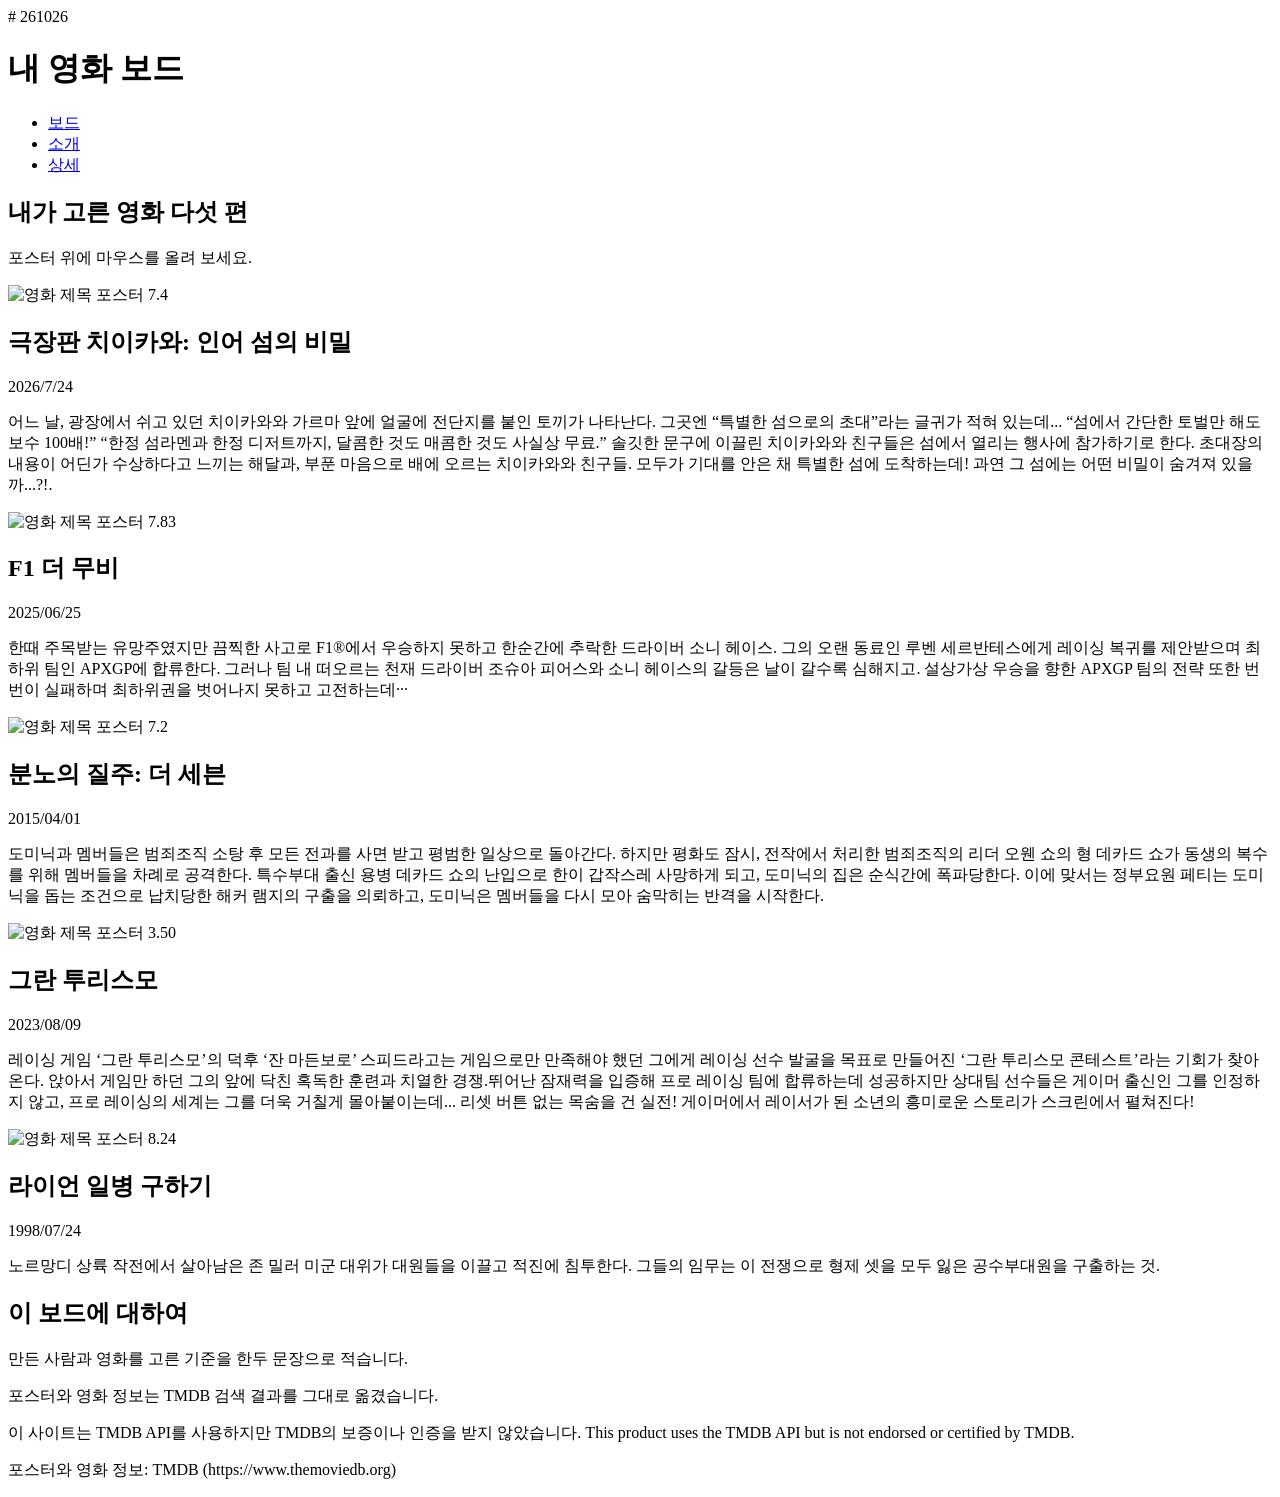
==== index.html @ c0236258 "Create index.html" ====
# 261026
<!DOCTYPE html>
<html lang="ko">

<head>
    <meta charset="UTF-8">
    <meta name="viewport" content="width=device-width, initial-scale=1.0">
    <title>채민성 :: 내 영화 보드</title>
    <link rel="preconnect" href="https://fonts.googleapis.com">
    <link rel="preconnect" href="https://fonts.gstatic.com" crossorigin>
    <link
        href="https://fonts.googleapis.com/css2?family=Diphylleia&family=Gowun+Dodum&family=Noto+Sans+KR:wght@100..900&display=swap"
        rel="stylesheet">
    <link rel="stylesheet" href="style.css">
</head>

<body>
    <header class="top">
        <h1>내 영화 보드</h1>
        <nav>
            <ul>
                <li><a href="#board">보드</a></li>
                <li><a href="#about">소개</a></li>
                <li><a href="detail.html">상세</a></li>
            </ul>
        </nav>
    </header>
    <section class="hero">
        <h2>내가 고른 영화 다섯 편</h2>
        <p>포스터 위에 마우스를 올려 보세요.</p>
    </section>

    <main>
        <section class="board" id="board">
            <article class="card">
                <img class="poster" src="https://image.tmdb.org/t/p/w342/5TMyytCI5Pfc9c1eNsljiCdiB05.jpg" alt="영화 제목 포스터">
                <span class="badge">7.4</span>
                <div class="info">
                    <h2>극장판 치이카와: 인어 섬의 비밀</h2>
                    <p class="year">2026/7/24</p>
                    <p class="overview">어느 날, 광장에서 쉬고 있던 치이카와와 가르마 앞에 얼굴에 전단지를 붙인 토끼가 나타난다. 그곳엔 “특별한 섬으로의 초대”라는 글귀가 적혀 있는데... “섬에서 간단한 토벌만 해도 보수 100배!” “한정 섬라멘과 한정 디저트까지, 달콤한 것도 매콤한 것도 사실상 무료.” 솔깃한 문구에 이끌린 치이카와와 친구들은 섬에서 열리는 행사에 참가하기로 한다. 초대장의 내용이 어딘가 수상하다고 느끼는 해달과, 부푼 마음으로 배에 오르는 치이카와와 친구들. 모두가 기대를 안은 채 특별한 섬에 도착하는데! 과연 그 섬에는 어떤 비밀이 숨겨져 있을까...?!.</p>
                </div>
            </article>
            <article class="card">
                <img class="poster" src="https://image.tmdb.org/t/p/w342/bvVoP1t2gNvmE9ccSrqR1zcGHGM.jpg" alt="영화 제목 포스터">
                <span class="badge">7.83</span>
                <div class="info">
                    <h2>F1 더 무비</h2>
                    <p class="year">2025/06/25</p>
                    <p class="overview">한때 주목받는 유망주였지만 끔찍한 사고로 F1®에서 우승하지 못하고 한순간에 추락한 드라이버 소니 헤이스. 그의 오랜 동료인 루벤 세르반테스에게 레이싱 복귀를 제안받으며 최하위 팀인 APXGP에 합류한다.  그러나 팀 내 떠오르는 천재 드라이버 조슈아 피어스와 소니 헤이스의 갈등은 날이 갈수록 심해지고. 설상가상 우승을 향한 APXGP 팀의 전략 또한 번번이 실패하며 최하위권을 벗어나지 못하고 고전하는데···</p>
                </div>
            </article>
            <article class="card">
                <img class="poster" src="https://image.tmdb.org/t/p/w342/ehzI1mVcnHqB58NqPyQwpMqcVoz.jpg" alt="영화 제목 포스터">
                <span class="badge">7.2</span>
                <div class="info">
                    <h2>분노의 질주: 더 세븐</h2>
                    <p class="year">2015/04/01</p>
                    <p class="overview">도미닉과 멤버들은 범죄조직 소탕 후 모든 전과를 사면 받고 평범한 일상으로 돌아간다. 하지만 평화도 잠시, 전작에서 처리한 범죄조직의 리더 오웬 쇼의 형 데카드 쇼가 동생의 복수를 위해 멤버들을 차례로 공격한다. 특수부대 출신 용병 데카드 쇼의 난입으로 한이 갑작스레 사망하게 되고, 도미닉의 집은 순식간에 폭파당한다. 이에 맞서는 정부요원 페티는 도미닉을 돕는 조건으로 납치당한 해커 램지의 구출을 의뢰하고, 도미닉은 멤버들을 다시 모아 숨막히는 반격을 시작한다.</p>
                </div>
            </article>
            <article class="card">
                <img class="poster" src="https://image.tmdb.org/t/p/w342/mewjjhpju5JT1wDFJDMdctWcCqd.jpg" alt="영화 제목 포스터">
                <span class="badge">3.50</span>
                <div class="info">
                    <h2>그란 투리스모</h2>
                    <p class="year">2023/08/09</p>
                    <p class="overview">레이싱 게임 ‘그란 투리스모’의 덕후 ‘잔 마든보로’ 스피드라고는 게임으로만 만족해야 했던 그에게 레이싱 선수 발굴을 목표로 만들어진 ‘그란 투리스모 콘테스트’라는 기회가 찾아온다. 앉아서 게임만 하던 그의 앞에 닥친 혹독한 훈련과 치열한 경쟁.뛰어난 잠재력을 입증해 프로 레이싱 팀에 합류하는데 성공하지만 상대팀 선수들은 게이머 출신인 그를 인정하지 않고, 프로 레이싱의 세계는 그를 더욱 거칠게 몰아붙이는데...  리셋 버튼 없는 목숨을 건 실전! 게이머에서 레이서가 된 소년의 흥미로운 스토리가 스크린에서 펼쳐진다!</p>
                </div>
            </article>
            <article class="card">
                <img class="poster" src="https://image.tmdb.org/t/p/w342/9W0XUvNtoJMG6kI4F4Y2mbsS2kt.jpg" alt="영화 제목 포스터">
                <span class="badge">8.24</span>
                <div class="info">
                    <h2>라이언 일병 구하기</h2>
                    <p class="year">1998/07/24</p>
                    <p class="overview">노르망디 상륙 작전에서 살아남은 존 밀러 미군 대위가 대원들을 이끌고 적진에 침투한다. 그들의 임무는 이 전쟁으로 형제 셋을 모두 잃은 공수부대원을 구출하는 것.</p>
                </div>
            </article>
        </section>


        <section id="about">
            <h2>이 보드에 대하여</h2>
            <p>만든 사람과 영화를 고른 기준을 한두 문장으로 적습니다.</p>
            <p>포스터와 영화 정보는 TMDB 검색 결과를 그대로 옮겼습니다.</p>
        </section>
    </main>


    <footer>
        <p>이 사이트는 TMDB API를 사용하지만 TMDB의 보증이나 인증을 받지 않았습니다.
            This product uses the TMDB API but is not endorsed or certified by TMDB.</p>
        <p>포스터와 영화 정보: TMDB (https://www.themoviedb.org)</p>
    </footer>
</body>

</html>
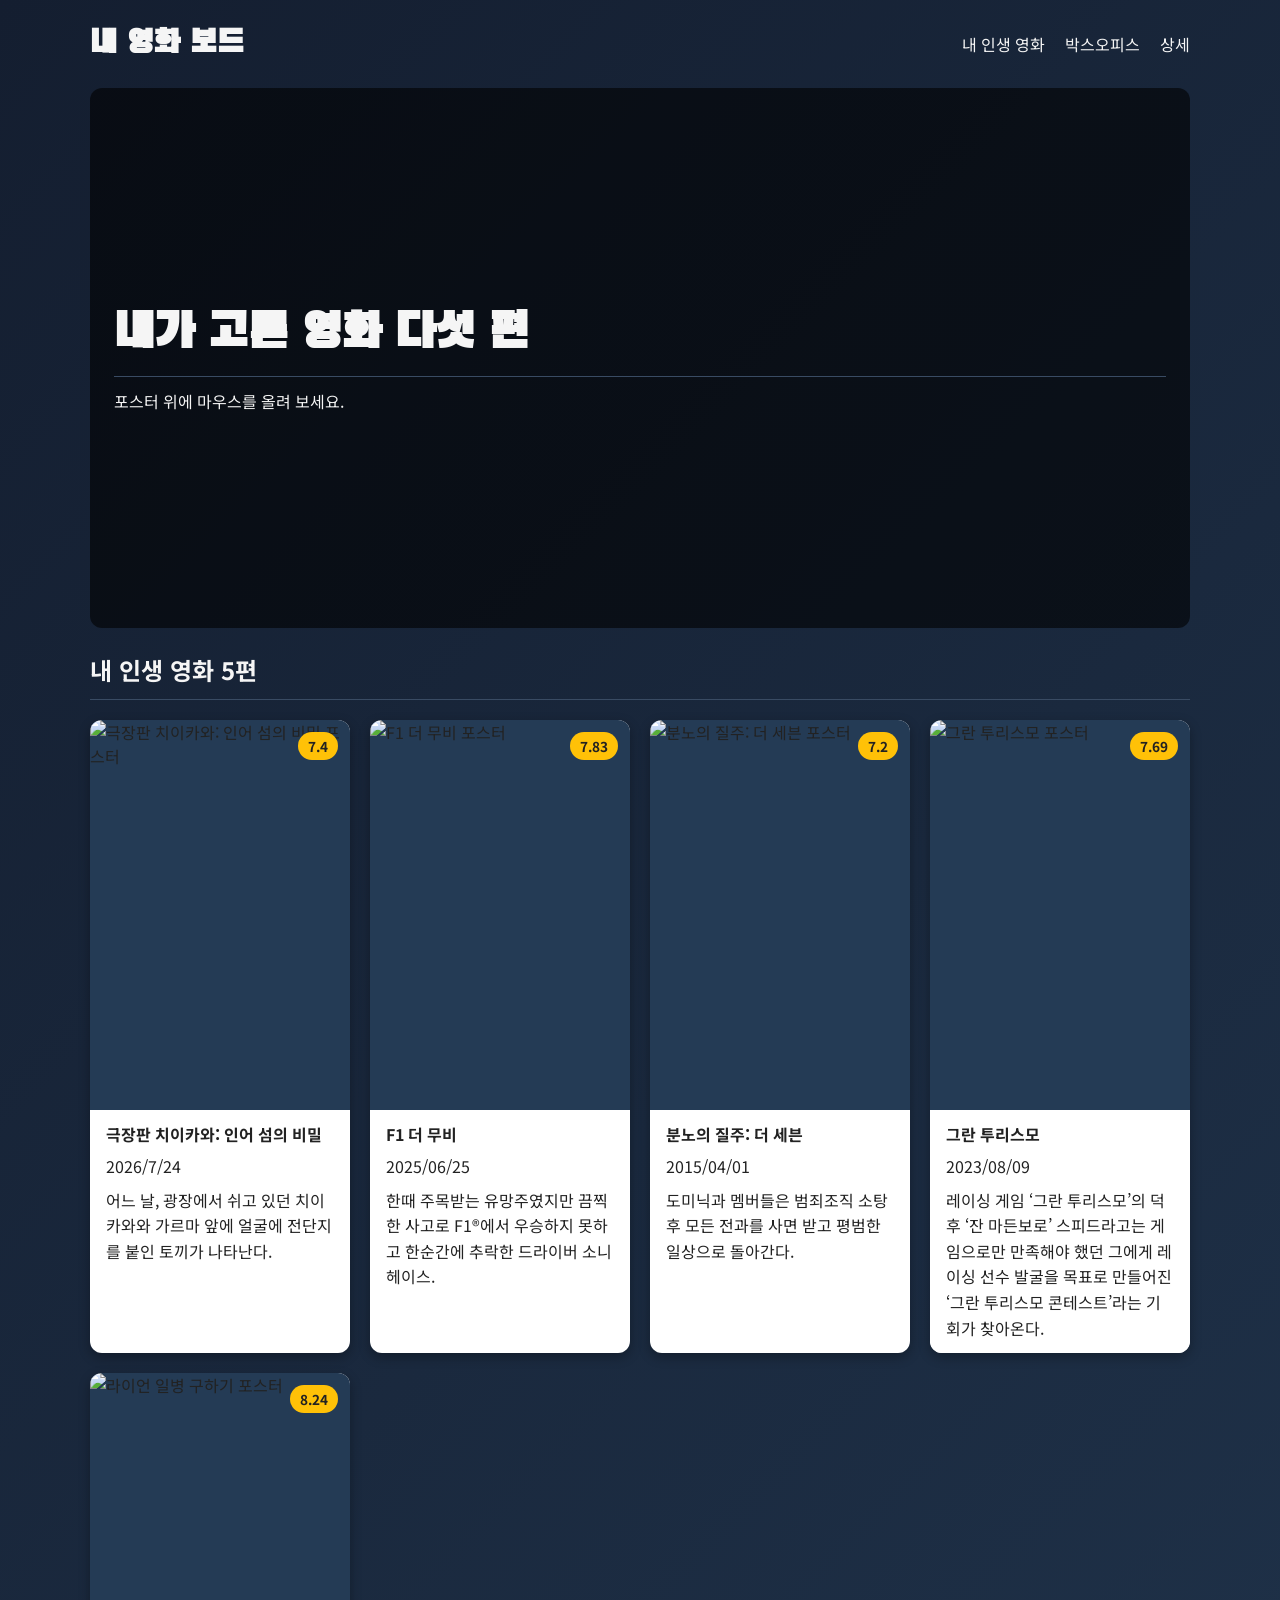
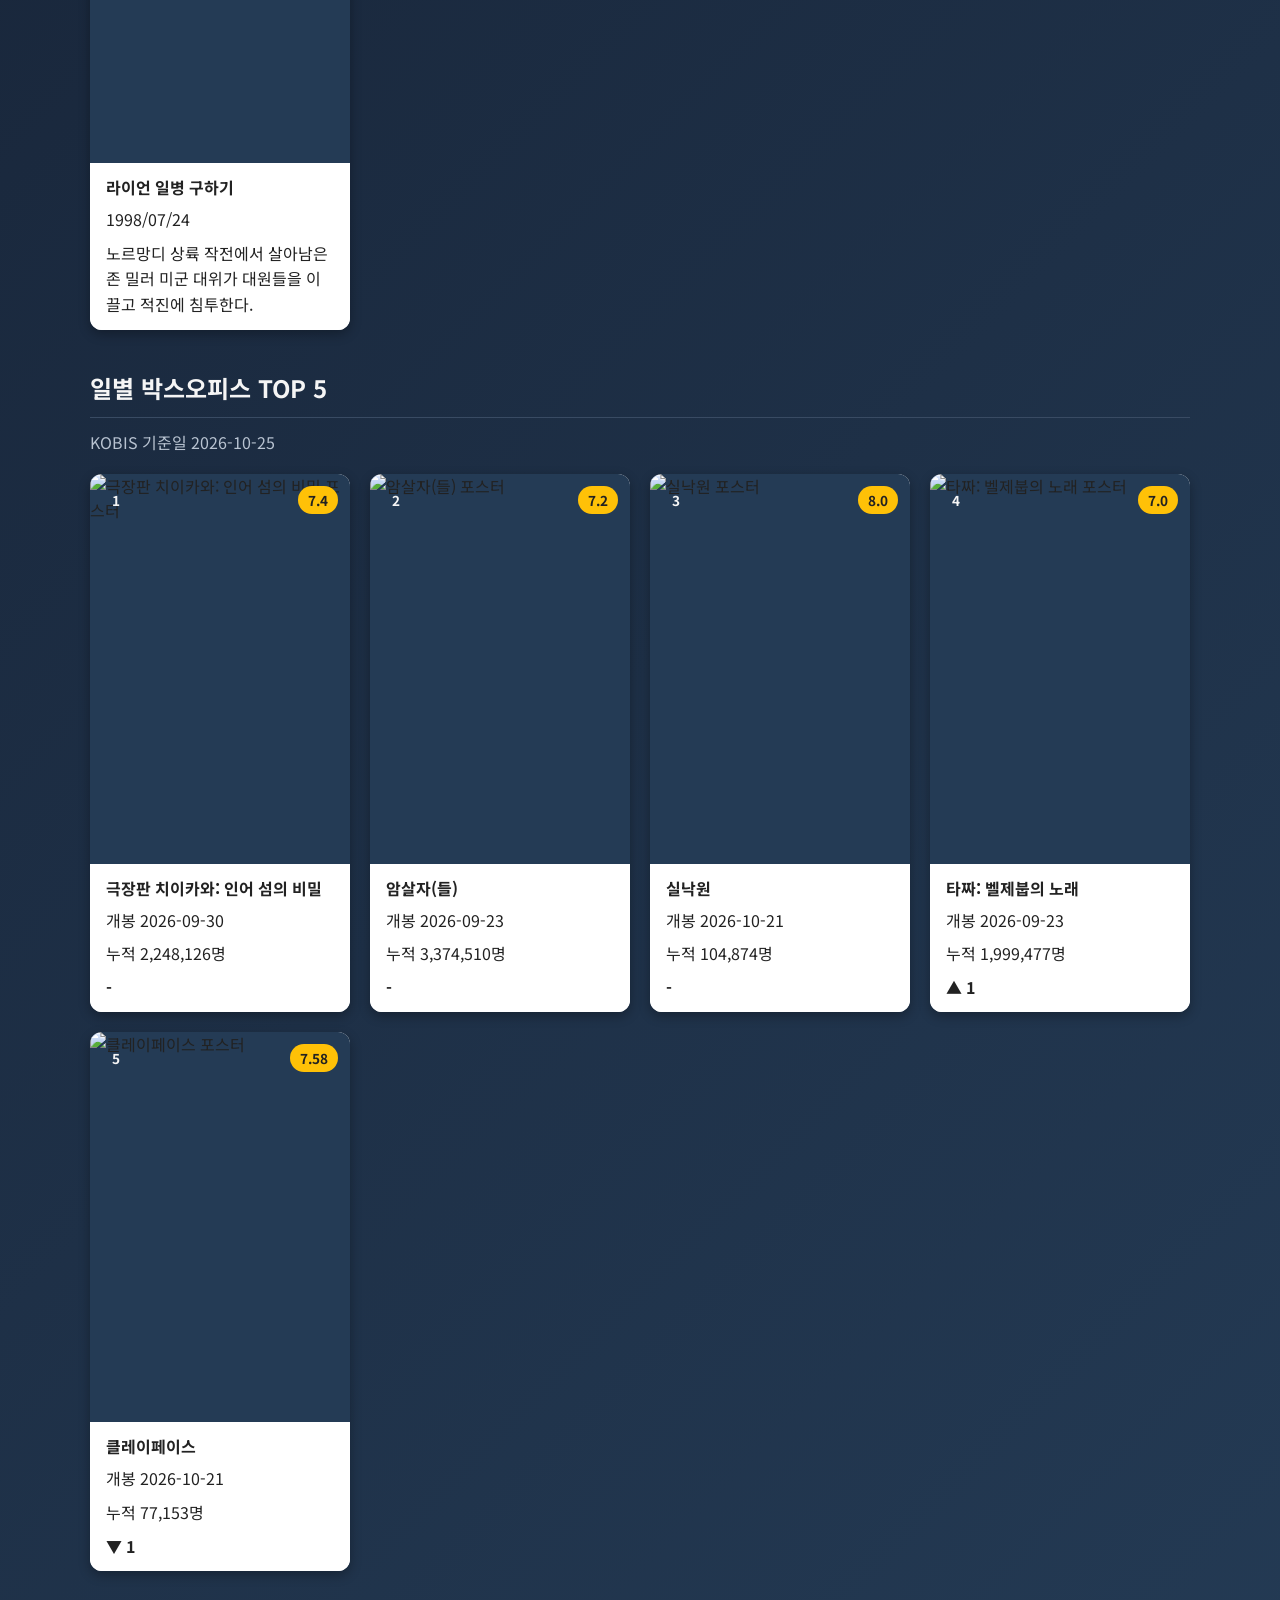
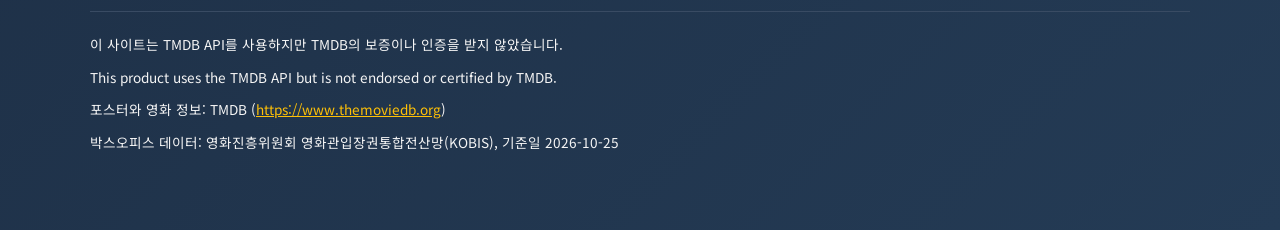
==== commit f6dd034e: "zjalt" ====
--- a/index.html
+++ b/index.html
@@ -1,16 +1,14 @@
-# 261026
+
 <!DOCTYPE html>
 <html lang="ko">
-
 <head>
     <meta charset="UTF-8">
     <meta name="viewport" content="width=device-width, initial-scale=1.0">
     <title>채민성 :: 내 영화 보드</title>
+
     <link rel="preconnect" href="https://fonts.googleapis.com">
     <link rel="preconnect" href="https://fonts.gstatic.com" crossorigin>
-    <link
-        href="https://fonts.googleapis.com/css2?family=Diphylleia&family=Gowun+Dodum&family=Noto+Sans+KR:wght@100..900&display=swap"
-        rel="stylesheet">
+    <link href="https://fonts.googleapis.com/css2?family=Black+Han+Sans&family=Noto+Sans+KR:wght@400;500;700&display=swap" rel="stylesheet">
     <link rel="stylesheet" href="style.css">
 </head>
 
@@ -19,80 +17,150 @@
         <h1>내 영화 보드</h1>
         <nav>
             <ul>
-                <li><a href="#board">보드</a></li>
-                <li><a href="#about">소개</a></li>
+                <li><a href="#mine">내 인생 영화</a></li>
+                <li><a href="#boxoffice">박스오피스</a></li>
                 <li><a href="detail.html">상세</a></li>
             </ul>
         </nav>
     </header>
+
     <section class="hero">
         <h2>내가 고른 영화 다섯 편</h2>
         <p>포스터 위에 마우스를 올려 보세요.</p>
     </section>
 
     <main>
-        <section class="board" id="board">
-            <article class="card">
-                <img class="poster" src="https://image.tmdb.org/t/p/w342/5TMyytCI5Pfc9c1eNsljiCdiB05.jpg" alt="영화 제목 포스터">
-                <span class="badge">7.4</span>
-                <div class="info">
-                    <h2>극장판 치이카와: 인어 섬의 비밀</h2>
-                    <p class="year">2026/7/24</p>
-                    <p class="overview">어느 날, 광장에서 쉬고 있던 치이카와와 가르마 앞에 얼굴에 전단지를 붙인 토끼가 나타난다. 그곳엔 “특별한 섬으로의 초대”라는 글귀가 적혀 있는데... “섬에서 간단한 토벌만 해도 보수 100배!” “한정 섬라멘과 한정 디저트까지, 달콤한 것도 매콤한 것도 사실상 무료.” 솔깃한 문구에 이끌린 치이카와와 친구들은 섬에서 열리는 행사에 참가하기로 한다. 초대장의 내용이 어딘가 수상하다고 느끼는 해달과, 부푼 마음으로 배에 오르는 치이카와와 친구들. 모두가 기대를 안은 채 특별한 섬에 도착하는데! 과연 그 섬에는 어떤 비밀이 숨겨져 있을까...?!.</p>
-                </div>
-            </article>
-            <article class="card">
-                <img class="poster" src="https://image.tmdb.org/t/p/w342/bvVoP1t2gNvmE9ccSrqR1zcGHGM.jpg" alt="영화 제목 포스터">
-                <span class="badge">7.83</span>
-                <div class="info">
-                    <h2>F1 더 무비</h2>
-                    <p class="year">2025/06/25</p>
-                    <p class="overview">한때 주목받는 유망주였지만 끔찍한 사고로 F1®에서 우승하지 못하고 한순간에 추락한 드라이버 소니 헤이스. 그의 오랜 동료인 루벤 세르반테스에게 레이싱 복귀를 제안받으며 최하위 팀인 APXGP에 합류한다.  그러나 팀 내 떠오르는 천재 드라이버 조슈아 피어스와 소니 헤이스의 갈등은 날이 갈수록 심해지고. 설상가상 우승을 향한 APXGP 팀의 전략 또한 번번이 실패하며 최하위권을 벗어나지 못하고 고전하는데···</p>
-                </div>
-            </article>
-            <article class="card">
-                <img class="poster" src="https://image.tmdb.org/t/p/w342/ehzI1mVcnHqB58NqPyQwpMqcVoz.jpg" alt="영화 제목 포스터">
-                <span class="badge">7.2</span>
-                <div class="info">
-                    <h2>분노의 질주: 더 세븐</h2>
-                    <p class="year">2015/04/01</p>
-                    <p class="overview">도미닉과 멤버들은 범죄조직 소탕 후 모든 전과를 사면 받고 평범한 일상으로 돌아간다. 하지만 평화도 잠시, 전작에서 처리한 범죄조직의 리더 오웬 쇼의 형 데카드 쇼가 동생의 복수를 위해 멤버들을 차례로 공격한다. 특수부대 출신 용병 데카드 쇼의 난입으로 한이 갑작스레 사망하게 되고, 도미닉의 집은 순식간에 폭파당한다. 이에 맞서는 정부요원 페티는 도미닉을 돕는 조건으로 납치당한 해커 램지의 구출을 의뢰하고, 도미닉은 멤버들을 다시 모아 숨막히는 반격을 시작한다.</p>
-                </div>
-            </article>
-            <article class="card">
-                <img class="poster" src="https://image.tmdb.org/t/p/w342/mewjjhpju5JT1wDFJDMdctWcCqd.jpg" alt="영화 제목 포스터">
-                <span class="badge">3.50</span>
-                <div class="info">
-                    <h2>그란 투리스모</h2>
-                    <p class="year">2023/08/09</p>
-                    <p class="overview">레이싱 게임 ‘그란 투리스모’의 덕후 ‘잔 마든보로’ 스피드라고는 게임으로만 만족해야 했던 그에게 레이싱 선수 발굴을 목표로 만들어진 ‘그란 투리스모 콘테스트’라는 기회가 찾아온다. 앉아서 게임만 하던 그의 앞에 닥친 혹독한 훈련과 치열한 경쟁.뛰어난 잠재력을 입증해 프로 레이싱 팀에 합류하는데 성공하지만 상대팀 선수들은 게이머 출신인 그를 인정하지 않고, 프로 레이싱의 세계는 그를 더욱 거칠게 몰아붙이는데...  리셋 버튼 없는 목숨을 건 실전! 게이머에서 레이서가 된 소년의 흥미로운 스토리가 스크린에서 펼쳐진다!</p>
-                </div>
-            </article>
-            <article class="card">
-                <img class="poster" src="https://image.tmdb.org/t/p/w342/9W0XUvNtoJMG6kI4F4Y2mbsS2kt.jpg" alt="영화 제목 포스터">
-                <span class="badge">8.24</span>
-                <div class="info">
-                    <h2>라이언 일병 구하기</h2>
-                    <p class="year">1998/07/24</p>
-                    <p class="overview">노르망디 상륙 작전에서 살아남은 존 밀러 미군 대위가 대원들을 이끌고 적진에 침투한다. 그들의 임무는 이 전쟁으로 형제 셋을 모두 잃은 공수부대원을 구출하는 것.</p>
-                </div>
-            </article>
+        <!-- 내 인생 영화 5편 -->
+        <section id="mine">
+            <h2>내 인생 영화 5편</h2>
+
+            <div class="board">
+                <article class="card">
+                    <img class="poster" src="https://image.tmdb.org/t/p/w342/5TMyytCI5Pfc9c1eNsljiCdiB05.jpg" alt="극장판 치이카와: 인어 섬의 비밀 포스터">
+                    <span class="badge">7.4</span>
+                    <div class="info">
+                        <h3>극장판 치이카와: 인어 섬의 비밀</h3>
+                        <p class="year">2026/7/24</p>
+                        <p class="overview">어느 날, 광장에서 쉬고 있던 치이카와와 가르마 앞에 얼굴에 전단지를 붙인 토끼가 나타난다.</p>
+                    </div>
+                </article>
+
+                <article class="card">
+                    <img class="poster" src="https://image.tmdb.org/t/p/w342/bvVoP1t2gNvmE9ccSrqR1zcGHGM.jpg" alt="F1 더 무비 포스터">
+                    <span class="badge">7.83</span>
+                    <div class="info">
+                        <h3>F1 더 무비</h3>
+                        <p class="year">2025/06/25</p>
+                        <p class="overview">한때 주목받는 유망주였지만 끔찍한 사고로 F1®에서 우승하지 못하고 한순간에 추락한 드라이버 소니 헤이스.</p>
+                    </div>
+                </article>
+
+                <article class="card">
+                    <img class="poster" src="https://image.tmdb.org/t/p/w342/ehzI1mVcnHqB58NqPyQwpMqcVoz.jpg" alt="분노의 질주: 더 세븐 포스터">
+                    <span class="badge">7.2</span>
+                    <div class="info">
+                        <h3>분노의 질주: 더 세븐</h3>
+                        <p class="year">2015/04/01</p>
+                        <p class="overview">도미닉과 멤버들은 범죄조직 소탕 후 모든 전과를 사면 받고 평범한 일상으로 돌아간다.</p>
+                    </div>
+                </article>
+
+                <article class="card">
+                    <img class="poster" src="https://image.tmdb.org/t/p/w342/mewjjhpju5JT1wDFJDMdctWcCqd.jpg" alt="그란 투리스모 포스터">
+                    <span class="badge">7.69</span>
+                    <div class="info">
+                        <h3>그란 투리스모</h3>
+                        <p class="year">2023/08/09</p>
+                        <p class="overview">레이싱 게임 ‘그란 투리스모’의 덕후 ‘잔 마든보로’ 스피드라고는 게임으로만 만족해야 했던 그에게 레이싱 선수 발굴을 목표로 만들어진 ‘그란 투리스모 콘테스트’라는 기회가 찾아온다.</p>
+                    </div>
+                </article>
+
+                <article class="card">
+                    <img class="poster" src="https://image.tmdb.org/t/p/w342/9W0XUvNtoJMG6kI4F4Y2mbsS2kt.jpg" alt="라이언 일병 구하기 포스터">
+                    <span class="badge">8.24</span>
+                    <div class="info">
+                        <h3>라이언 일병 구하기</h3>
+                        <p class="year">1998/07/24</p>
+                        <p class="overview">노르망디 상륙 작전에서 살아남은 존 밀러 미군 대위가 대원들을 이끌고 적진에 침투한다.</p>
+                    </div>
+                </article>
+            </div>
         </section>
 
+        <!-- 일별 박스오피스 TOP 5 -->
+        <section id="boxoffice">
+            <h2>일별 박스오피스 TOP 5</h2>
+            <p class="basis">KOBIS 기준일 2026-10-25</p>
 
-        <section id="about">
-            <h2>이 보드에 대하여</h2>
-            <p>만든 사람과 영화를 고른 기준을 한두 문장으로 적습니다.</p>
-            <p>포스터와 영화 정보는 TMDB 검색 결과를 그대로 옮겼습니다.</p>
+            <div class="board">
+                <article class="card">
+                    <img class="poster" src="https://image.tmdb.org/t/p/w342/5TMyytCI5Pfc9c1eNsljiCdiB05.jpg" alt="극장판 치이카와: 인어 섬의 비밀 포스터">
+                    <span class="rank">1</span>
+                    <span class="badge">7.4</span>
+                    <div class="info">
+                        <h3>극장판 치이카와: 인어 섬의 비밀</h3>
+                        <p class="year">개봉 2026-09-30</p>
+                        <p class="audience">누적 2,248,126명</p>
+                        <p class="change">-</p>
+                    </div>
+                </article>
+
+                <article class="card">
+                    <img class="poster" src="https://image.tmdb.org/t/p/w342/c55ijsOdntj6P25vDwHLdgsBpmV.jpg" alt="암살자(들) 포스터">
+                    <span class="rank">2</span>
+                    <span class="badge">7.2</span>
+                    <div class="info">
+                        <h3>암살자(들)</h3>
+                        <p class="year">개봉 2026-09-23</p>
+                        <p class="audience">누적 3,374,510명</p>
+                        <p class="change">-</p>
+                    </div>
+                </article>
+
+                <article class="card">
+                    <img class="poster" src="https://image.tmdb.org/t/p/w342/wkm9BQLok7U2KihcCspCa663Qse.jpg" alt="실낙원 포스터">
+                    <span class="rank">3</span>
+                    <span class="badge">8.0</span>
+                    <div class="info">
+                        <h3>실낙원</h3>
+                        <p class="year">개봉 2026-10-21</p>
+                        <p class="audience">누적 104,874명</p>
+                        <p class="change">-</p>
+                    </div>
+                </article>
+
+                <article class="card">
+                    <img class="poster" src="https://image.tmdb.org/t/p/w342/ueigb5zra1tj6FTK9yhh2P33P9B.jpg" alt="타짜: 벨제붑의 노래 포스터">
+                    <span class="rank">4</span>
+                    <span class="badge">7.0</span>
+                    <div class="info">
+                        <h3>타짜: 벨제붑의 노래</h3>
+                        <p class="year">개봉 2026-09-23</p>
+                        <p class="audience">누적 1,999,477명</p>
+                        <p class="change up">1</p>
+                    </div>
+                </article>
+
+                <article class="card">
+                    <img class="poster" src="https://image.tmdb.org/t/p/w342/LSGpoSAlitss0KOvVakkeUToZo.jpg" alt="클레이페이스 포스터">
+                    <span class="rank">5</span>
+                    <span class="badge">7.58</span>
+                    <div class="info">
+                        <h3>클레이페이스</h3>
+                        <p class="year">개봉 2026-10-21</p>
+                        <p class="audience">누적 77,153명</p>
+                        <p class="change down">1</p>
+                    </div>
+                </article>
+            </div>
         </section>
     </main>
 
-
-    <footer>
-        <p>이 사이트는 TMDB API를 사용하지만 TMDB의 보증이나 인증을 받지 않았습니다.
-            This product uses the TMDB API but is not endorsed or certified by TMDB.</p>
-        <p>포스터와 영화 정보: TMDB (https://www.themoviedb.org)</p>
+    <footer id="about">
+        <p>이 사이트는 TMDB API를 사용하지만 TMDB의 보증이나 인증을 받지 않았습니다.</p>
+        <p>This product uses the TMDB API but is not endorsed or certified by TMDB.</p>
+        <p>포스터와 영화 정보: TMDB (<a href="https://www.themoviedb.org">https://www.themoviedb.org</a>)</p>
+        <p>박스오피스 데이터: 영화진흥위원회 영화관입장권통합전산망(KOBIS), 기준일 2026-10-25</p>
     </footer>
 </body>
-
 </html>
--- a/style.css
+++ b/style.css
@@ -0,0 +1,447 @@
+
+/* 1. CSS 변수 */
+:root {
+    --bg: #141e30;
+    --bg-light: #243b55;
+    --text: #f5f5f5;
+    --text-dark: #222222;
+    --card-bg: #ffffff;
+    --accent: #ffc107;
+    --border: #394b63;
+    --muted: #b8c3d1;
+
+    --space: 20px;
+
+    --font-title: "Black Han Sans", sans-serif;
+    --font-main: "Noto Sans KR", sans-serif;
+}
+
+* {
+    box-sizing: border-box;
+}
+
+html {
+    min-height: 100%;
+    background: var(--bg);
+}
+
+body {
+    min-height: 100vh;
+    margin: 0;
+    padding: 16px;
+    background: linear-gradient(135deg, var(--bg), var(--bg-light));
+    color: var(--text);
+    font-family: var(--font-main);
+    overflow-wrap: anywhere;
+}
+
+h1,
+h2,
+h3,
+p {
+    margin-top: 0;
+}
+
+h1,
+footer {
+    color: var(--text);
+}
+
+main,
+.top,
+.hero,
+footer {
+    width: 100%;
+    max-width: 1100px;
+    margin: 0 auto 24px;
+}
+
+.top {
+    display: flex;
+    justify-content: space-between;
+    align-items: center;
+    flex-wrap: wrap;
+    gap: 16px;
+}
+
+.top h1 {
+    margin-bottom: 0;
+    font-family: var(--font-title);
+}
+
+nav ul {
+    display: flex;
+    flex-wrap: wrap;
+    align-items: center;
+    gap: var(--space);
+    list-style: none;
+    margin: 0;
+    padding: 0;
+}
+
+nav a {
+    color: var(--text);
+    text-decoration: none;
+    transition: color 0.3s;
+}
+
+nav a:hover {
+    color: var(--accent);
+}
+
+.hero {
+    background-image:
+        linear-gradient(
+            rgba(0, 0, 0, 0.6),
+            rgba(0, 0, 0, 0.6)
+        ),
+        url("https://png.pngtree.com/thumb_back/fh260/background/20230715/pngtree-3d-rendering-of-a-smoky-dark-ambiance-image_3864781.jpg");
+    background-size: cover;
+    background-position: center;
+    background-repeat: no-repeat;
+    min-height: 40vh;
+    padding: 24px;
+    color: var(--text);
+    border-radius: 12px;
+    display: flex;
+    flex-direction: column;
+    justify-content: center;
+}
+
+.hero h2 {
+    color: var(--text);
+    margin-bottom: 12px;
+    font-family: var(--font-title);
+}
+
+.hero p {
+    color: var(--text);
+    margin-bottom: 0;
+}
+
+section {
+    margin-bottom: 40px;
+    scroll-margin-top: 20px;
+}
+
+section > h2 {
+    color: var(--text);
+    margin-bottom: 20px;
+    padding-bottom: 12px;
+    border-bottom: 1px solid var(--border);
+}
+
+.basis {
+    color: var(--muted);
+    margin-top: -8px;
+    margin-bottom: 20px;
+}
+
+.board {
+    display: grid;
+    grid-template-columns: 1fr;
+    gap: var(--space);
+}
+
+.card {
+    min-width: 0;
+    border-radius: 12px;
+    overflow: hidden;
+    box-shadow: 0 4px 12px rgba(0, 0, 0, 0.3);
+    background: var(--card-bg);
+    position: relative;
+    transition: transform 0.3s, box-shadow 0.3s;
+    color: var(--text-dark);
+    animation: rise 0.6s backwards;
+}
+
+.card:nth-child(2) {
+    animation-delay: 0.1s;
+}
+
+.card:nth-child(3) {
+    animation-delay: 0.2s;
+}
+
+.card:nth-child(4) {
+    animation-delay: 0.3s;
+}
+
+.card:nth-child(5) {
+    animation-delay: 0.4s;
+}
+
+.card:hover {
+    transform: translateY(-8px);
+    box-shadow: 0 12px 32px rgba(255, 193, 7, 0.6);
+}
+
+.poster {
+    width: 100%;
+    display: block;
+    aspect-ratio: 2 / 3;
+    object-fit: cover;
+    background: var(--bg-light);
+}
+
+.info {
+    padding: 12px 16px;
+    background: var(--card-bg);
+    color: var(--text-dark);
+}
+
+.info h3 {
+    color: var(--text-dark);
+    font-size: 1rem;
+    line-height: 1.5;
+    overflow-wrap: anywhere;
+    margin-bottom: 8px;
+}
+
+.info p {
+    color: var(--text-dark);
+    line-height: 1.6;
+    margin-bottom: 8px;
+}
+
+.info p:last-child {
+    margin-bottom: 0;
+}
+
+.badge {
+    position: absolute;
+    top: 12px;
+    right: 12px;
+    z-index: 2;
+    background: var(--accent);
+    color: var(--text-dark);
+    padding: 4px 10px;
+    border-radius: 999px;
+    font-weight: bold;
+    font-size: 0.85rem;
+}
+
+.rank {
+    position: absolute;
+    top: 12px;
+    left: 12px;
+    z-index: 2;
+    background: var(--up);
+    color: var(--text);
+    padding: 4px 10px;
+    border-radius: 999px;
+    font-weight: bold;
+    font-size: 0.85rem;
+}
+
+.change {
+    font-weight: bold;
+}
+
+.change.up {
+    color: var(--up);
+}
+
+.change.down {
+    color: var(--down);
+}
+
+.change.up::before {
+    content: "▲ ";
+}
+
+.change.down::before {
+    content: "▼ ";
+}
+
+.change.new {
+    color: var(--up);
+}
+
+.change.new::before {
+    content: "NEW";
+}
+
+.card.no-poster .poster-fallback {
+    aspect-ratio: 2 / 3;
+    display: flex;
+    align-items: center;
+    justify-content: center;
+    font-size: 5rem;
+    font-family: var(--font-title);
+    background: linear-gradient(135deg, var(--accent), var(--bg-light));
+    color: var(--text);
+}
+
+.detail-content {
+    display: grid;
+    grid-template-columns: minmax(0, 1fr);
+    gap: var(--space);
+    align-items: start;
+}
+
+.detail-poster {
+    display: block;
+    width: 100%;
+    max-width: 500px;
+    margin: 0 auto;
+    aspect-ratio: 2 / 3;
+    object-fit: cover;
+    border-radius: 12px;
+}
+
+.detail-info {
+    min-width: 0;
+    color: var(--text);
+    line-height: 1.8;
+}
+
+.detail-info h2,
+.detail-info h3,
+.detail-info p {
+    color: var(--text);
+}
+
+.back-link {
+    display: inline-block;
+    margin: 24px 0;
+    padding: 10px 16px;
+    background: var(--accent);
+    color: var(--text-dark);
+    border-radius: 8px;
+    text-decoration: none;
+    transition: opacity 0.3s;
+}
+
+.back-link:hover {
+    opacity: 0.8;
+}
+
+footer {
+    margin-top: 40px;
+    padding: 20px 0;
+    border-top: 1px solid var(--border);
+    color: var(--text);
+    font-size: 0.85rem;
+    line-height: 1.8;
+    overflow-wrap: anywhere;
+}
+
+footer p {
+    color: var(--text);
+    margin-bottom: 8px;
+}
+
+footer a {
+    color: var(--accent);
+}
+
+@keyframes rise {
+    from {
+        opacity: 0;
+        transform: translateY(20px);
+    }
+
+    to {
+        opacity: 1;
+        transform: translateY(0);
+    }
+}
+
+@media (min-width: 600px) {
+    body {
+        padding: 20px;
+    }
+
+    nav ul {
+        flex-direction: row;
+        gap: var(--space);
+    }
+
+    .board {
+        grid-template-columns: repeat(2, minmax(0, 1fr));
+    }
+
+    .detail-content {
+        grid-template-columns: minmax(0, 1fr) minmax(0, 1fr);
+        gap: 32px;
+    }
+}
+
+@media (min-width: 1024px) {
+    body {
+        padding: 24px;
+    }
+
+    .board {
+        grid-template-columns: repeat(4, minmax(0, 1fr));
+    }
+
+    .hero {
+        min-height: 60vh;
+    }
+
+    .hero h2 {
+        font-size: 3rem;
+    }
+}
+
+.detail-page {
+    background-image:
+        linear-gradient(rgba(0, 0, 0, 0.75), rgba(0, 0, 0, 0.75)),
+        url("https://image.tmdb.org/t/p/w1280/bvVoP1t2gNvmE9ccSrqR1zcGHGM.jpg");
+    background-size: cover;
+    background-position: center;
+    background-attachment: fixed;
+    min-height: 100vh;
+}
+
+.detail-content {
+    display: grid;
+    grid-template-columns: minmax(0, 1fr);
+    gap: var(--space);
+    align-items: start;
+    padding: var(--space);
+    background: rgba(0, 0, 0, 0.35);
+    border-radius: 12px;
+}
+
+.detail-poster {
+    display: block;
+    width: 100%;
+    max-width: 500px;
+    margin: 0 auto;
+    aspect-ratio: 2 / 3;
+    object-fit: cover;
+    border-radius: 8px;
+}
+
+.detail-info {
+    min-width: 0;
+    margin: 0;
+    color: var(--text);
+    line-height: 1.8;
+}
+
+.detail-info dt {
+    margin-top: 12px;
+    color: var(--accent);
+    font-weight: bold;
+}
+
+.detail-info dt:first-child {
+    margin-top: 0;
+}
+
+.detail-info dd {
+    margin: 0;
+    color: var(--text);
+    overflow-wrap: anywhere;
+}
+
+@media (min-width: 600px) {
+    .detail-content {
+        grid-template-columns: minmax(0, 1fr) minmax(0, 2fr);
+        gap: 32px;
+    }
+}
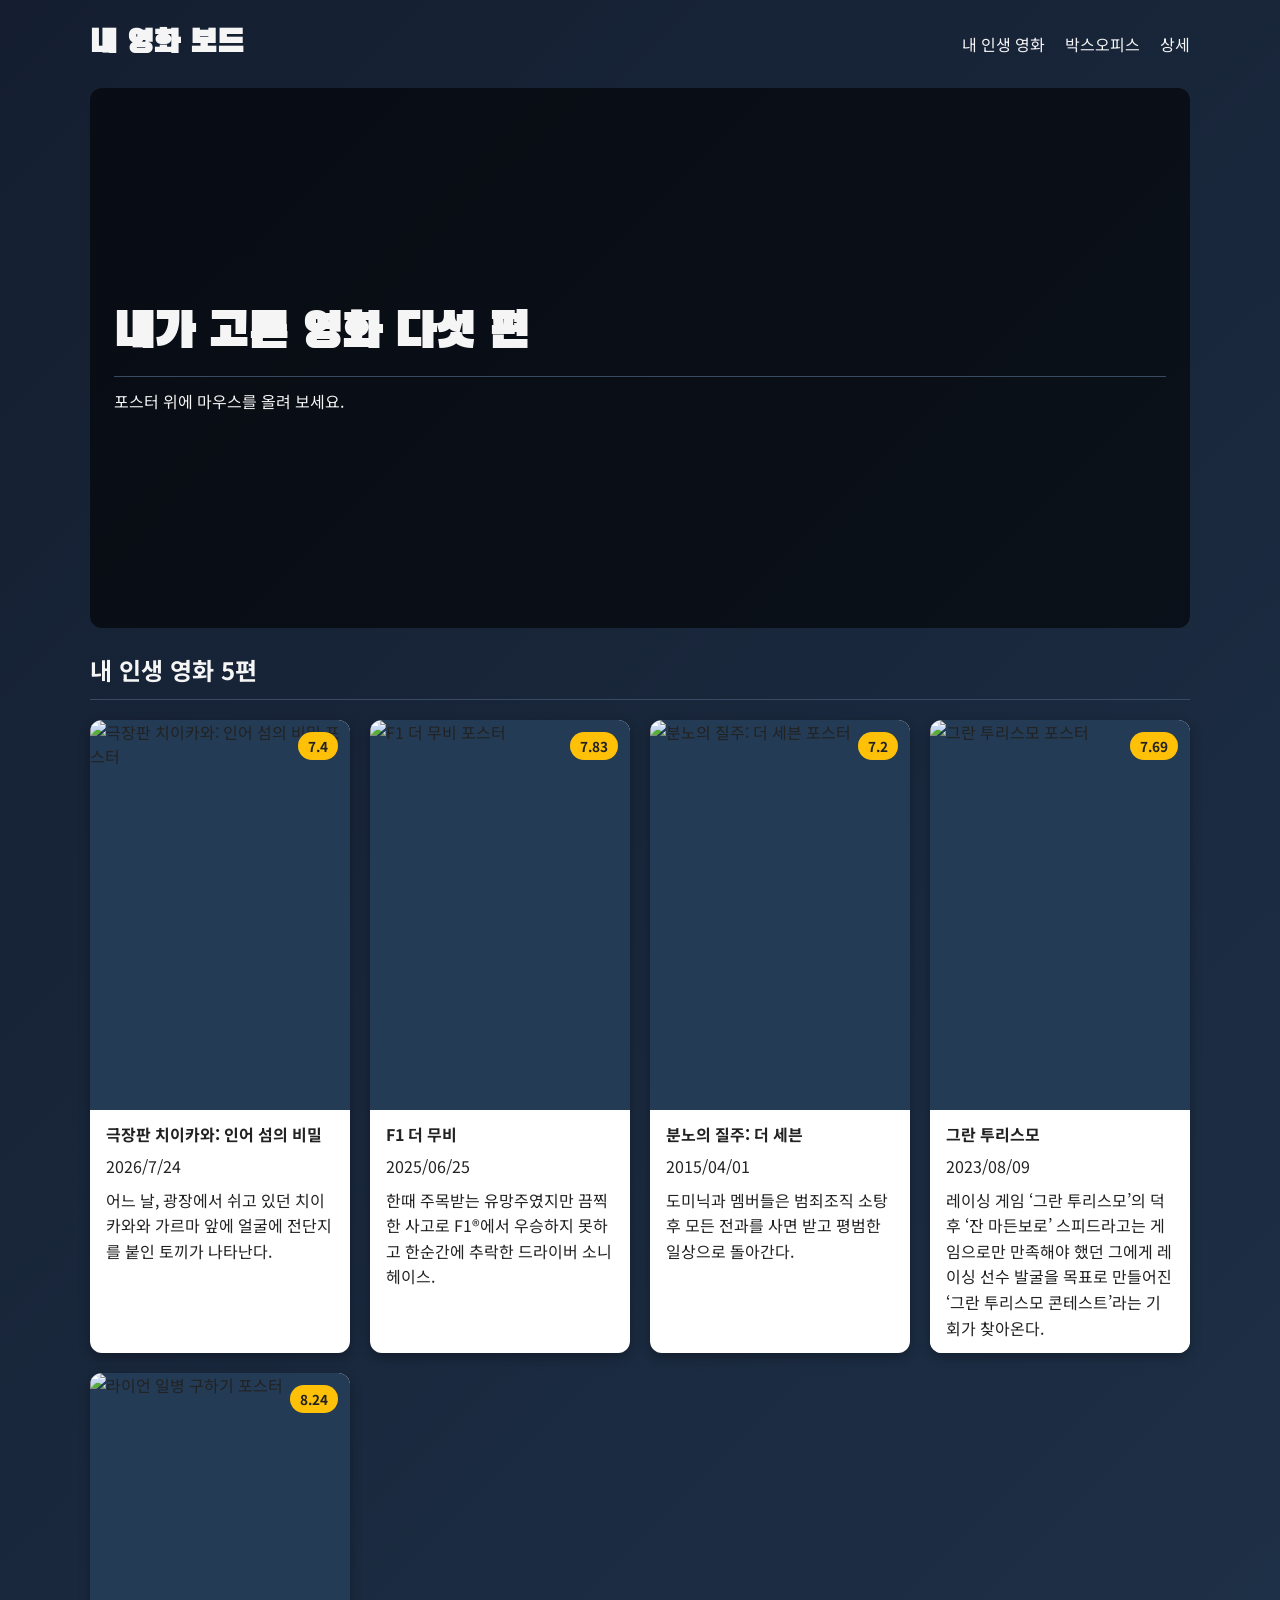
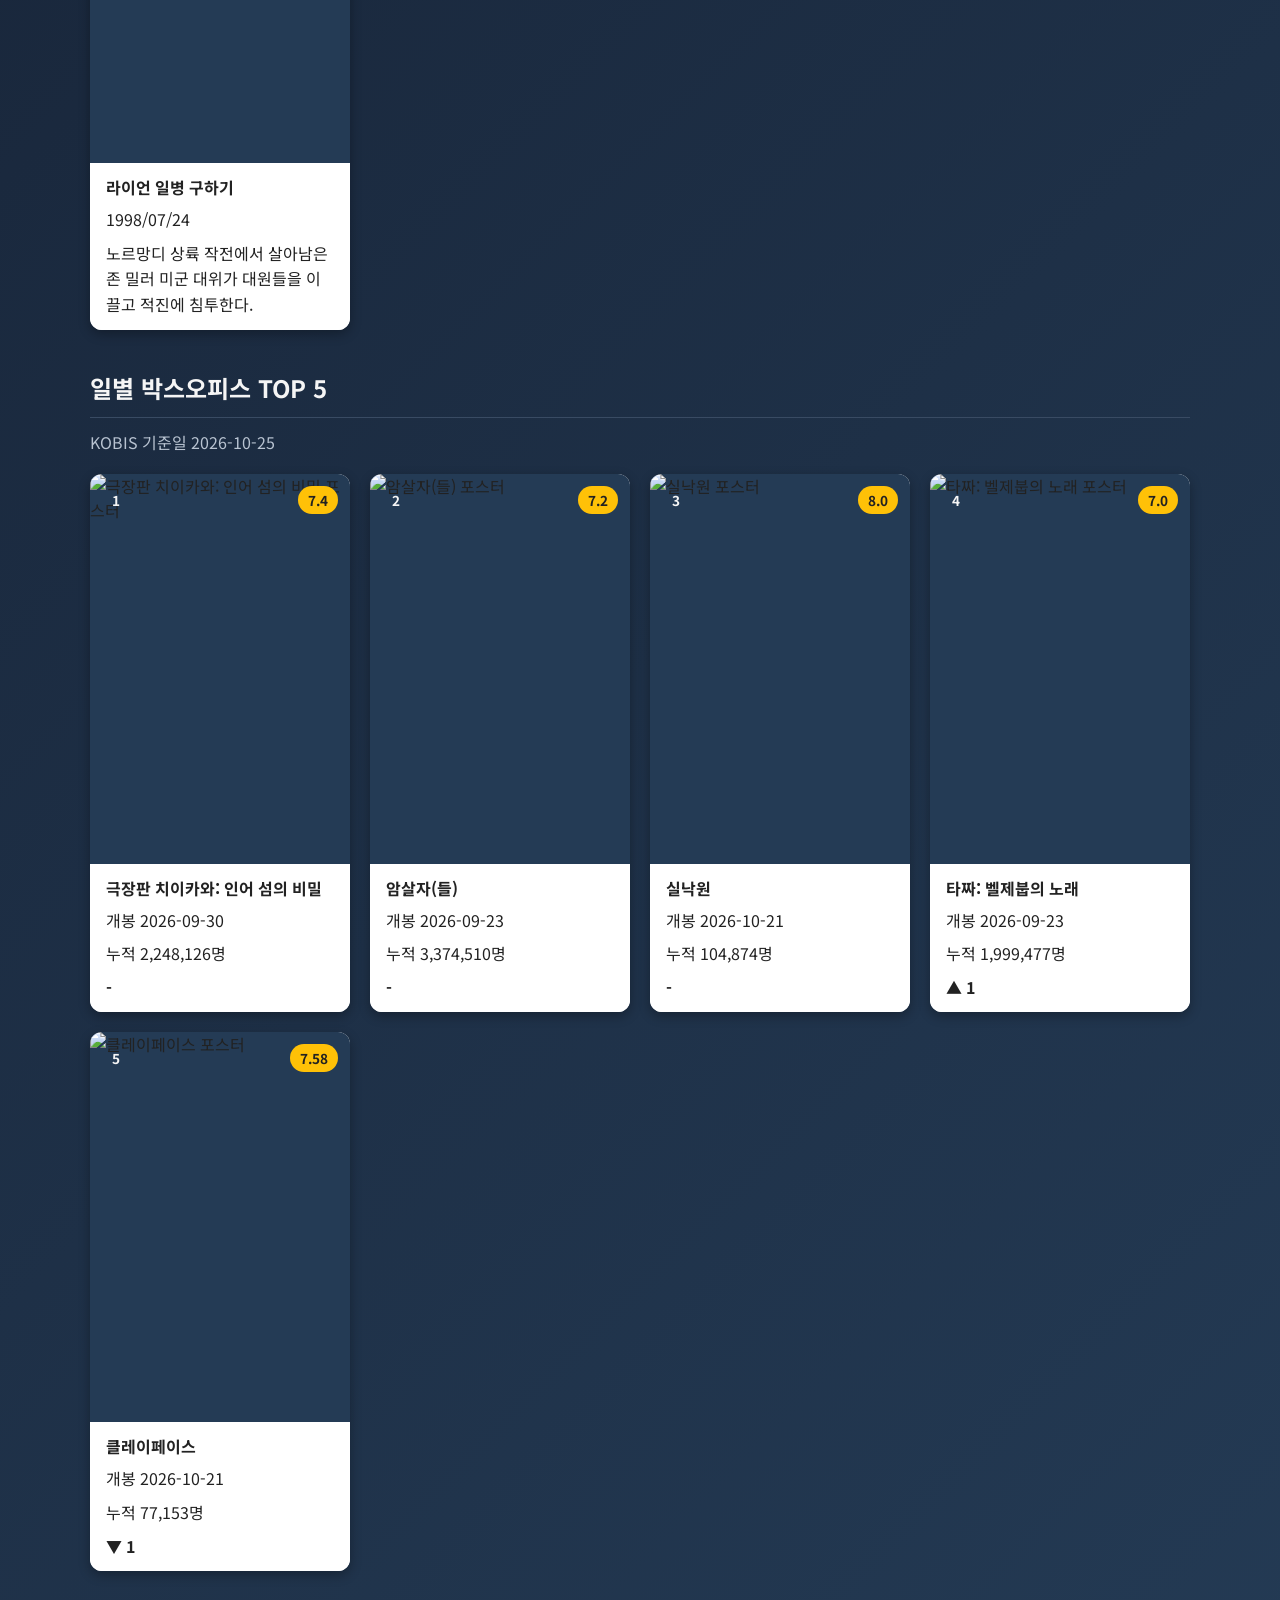
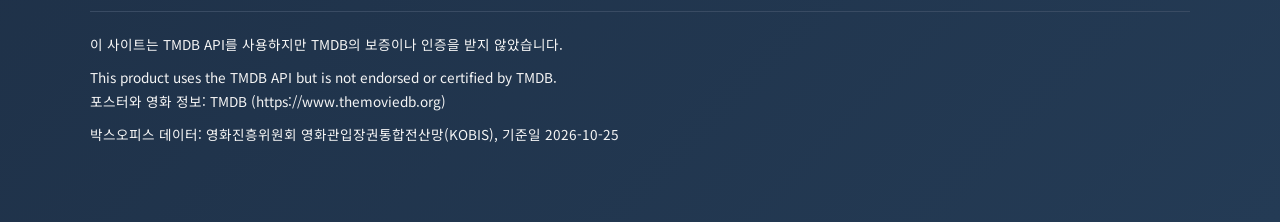
==== commit f9cbddf0: "dltlqkf" ====
--- a/index.html
+++ b/index.html
@@ -1,14 +1,15 @@
-
 <!DOCTYPE html>
 <html lang="ko">
+
 <head>
     <meta charset="UTF-8">
     <meta name="viewport" content="width=device-width, initial-scale=1.0">
     <title>채민성 :: 내 영화 보드</title>
-
     <link rel="preconnect" href="https://fonts.googleapis.com">
     <link rel="preconnect" href="https://fonts.gstatic.com" crossorigin>
-    <link href="https://fonts.googleapis.com/css2?family=Black+Han+Sans&family=Noto+Sans+KR:wght@400;500;700&display=swap" rel="stylesheet">
+    <link
+        href="https://fonts.googleapis.com/css2?family=Black+Han+Sans&family=Noto+Sans+KR:wght@400;500;700&display=swap"
+        rel="stylesheet">
     <link rel="stylesheet" href="style.css">
 </head>
 
@@ -30,13 +31,13 @@
     </section>
 
     <main>
-        <!-- 내 인생 영화 5편 -->
         <section id="mine">
             <h2>내 인생 영화 5편</h2>
 
             <div class="board">
                 <article class="card">
-                    <img class="poster" src="https://image.tmdb.org/t/p/w342/5TMyytCI5Pfc9c1eNsljiCdiB05.jpg" alt="극장판 치이카와: 인어 섬의 비밀 포스터">
+                    <img class="poster" src="https://image.tmdb.org/t/p/w342/5TMyytCI5Pfc9c1eNsljiCdiB05.jpg"
+                        alt="극장판 치이카와: 인어 섬의 비밀 포스터">
                     <span class="badge">7.4</span>
                     <div class="info">
                         <h3>극장판 치이카와: 인어 섬의 비밀</h3>
@@ -46,7 +47,8 @@
                 </article>
 
                 <article class="card">
-                    <img class="poster" src="https://image.tmdb.org/t/p/w342/bvVoP1t2gNvmE9ccSrqR1zcGHGM.jpg" alt="F1 더 무비 포스터">
+                    <img class="poster" src="https://image.tmdb.org/t/p/w342/bvVoP1t2gNvmE9ccSrqR1zcGHGM.jpg"
+                        alt="F1 더 무비 포스터">
                     <span class="badge">7.83</span>
                     <div class="info">
                         <h3>F1 더 무비</h3>
@@ -56,7 +58,8 @@
                 </article>
 
                 <article class="card">
-                    <img class="poster" src="https://image.tmdb.org/t/p/w342/ehzI1mVcnHqB58NqPyQwpMqcVoz.jpg" alt="분노의 질주: 더 세븐 포스터">
+                    <img class="poster" src="https://image.tmdb.org/t/p/w342/ehzI1mVcnHqB58NqPyQwpMqcVoz.jpg"
+                        alt="분노의 질주: 더 세븐 포스터">
                     <span class="badge">7.2</span>
                     <div class="info">
                         <h3>분노의 질주: 더 세븐</h3>
@@ -66,17 +69,20 @@
                 </article>
 
                 <article class="card">
-                    <img class="poster" src="https://image.tmdb.org/t/p/w342/mewjjhpju5JT1wDFJDMdctWcCqd.jpg" alt="그란 투리스모 포스터">
+                    <img class="poster" src="https://image.tmdb.org/t/p/w342/mewjjhpju5JT1wDFJDMdctWcCqd.jpg"
+                        alt="그란 투리스모 포스터">
                     <span class="badge">7.69</span>
                     <div class="info">
                         <h3>그란 투리스모</h3>
                         <p class="year">2023/08/09</p>
-                        <p class="overview">레이싱 게임 ‘그란 투리스모’의 덕후 ‘잔 마든보로’ 스피드라고는 게임으로만 만족해야 했던 그에게 레이싱 선수 발굴을 목표로 만들어진 ‘그란 투리스모 콘테스트’라는 기회가 찾아온다.</p>
+                        <p class="overview">레이싱 게임 ‘그란 투리스모’의 덕후 ‘잔 마든보로’ 스피드라고는 게임으로만 만족해야 했던 그에게 레이싱 선수 발굴을 목표로 만들어진
+                            ‘그란 투리스모 콘테스트’라는 기회가 찾아온다.</p>
                     </div>
                 </article>
 
                 <article class="card">
-                    <img class="poster" src="https://image.tmdb.org/t/p/w342/9W0XUvNtoJMG6kI4F4Y2mbsS2kt.jpg" alt="라이언 일병 구하기 포스터">
+                    <img class="poster" src="https://image.tmdb.org/t/p/w342/9W0XUvNtoJMG6kI4F4Y2mbsS2kt.jpg"
+                        alt="라이언 일병 구하기 포스터">
                     <span class="badge">8.24</span>
                     <div class="info">
                         <h3>라이언 일병 구하기</h3>
@@ -87,14 +93,14 @@
             </div>
         </section>
 
-        <!-- 일별 박스오피스 TOP 5 -->
         <section id="boxoffice">
             <h2>일별 박스오피스 TOP 5</h2>
             <p class="basis">KOBIS 기준일 2026-10-25</p>
 
             <div class="board">
                 <article class="card">
-                    <img class="poster" src="https://image.tmdb.org/t/p/w342/5TMyytCI5Pfc9c1eNsljiCdiB05.jpg" alt="극장판 치이카와: 인어 섬의 비밀 포스터">
+                    <img class="poster" src="https://image.tmdb.org/t/p/w342/5TMyytCI5Pfc9c1eNsljiCdiB05.jpg"
+                        alt="극장판 치이카와: 인어 섬의 비밀 포스터">
                     <span class="rank">1</span>
                     <span class="badge">7.4</span>
                     <div class="info">
@@ -106,7 +112,8 @@
                 </article>
 
                 <article class="card">
-                    <img class="poster" src="https://image.tmdb.org/t/p/w342/c55ijsOdntj6P25vDwHLdgsBpmV.jpg" alt="암살자(들) 포스터">
+                    <img class="poster" src="https://image.tmdb.org/t/p/w342/c55ijsOdntj6P25vDwHLdgsBpmV.jpg"
+                        alt="암살자(들) 포스터">
                     <span class="rank">2</span>
                     <span class="badge">7.2</span>
                     <div class="info">
@@ -118,7 +125,8 @@
                 </article>
 
                 <article class="card">
-                    <img class="poster" src="https://image.tmdb.org/t/p/w342/wkm9BQLok7U2KihcCspCa663Qse.jpg" alt="실낙원 포스터">
+                    <img class="poster" src="https://image.tmdb.org/t/p/w342/wkm9BQLok7U2KihcCspCa663Qse.jpg"
+                        alt="실낙원 포스터">
                     <span class="rank">3</span>
                     <span class="badge">8.0</span>
                     <div class="info">
@@ -130,7 +138,8 @@
                 </article>
 
                 <article class="card">
-                    <img class="poster" src="https://image.tmdb.org/t/p/w342/ueigb5zra1tj6FTK9yhh2P33P9B.jpg" alt="타짜: 벨제붑의 노래 포스터">
+                    <img class="poster" src="https://image.tmdb.org/t/p/w342/ueigb5zra1tj6FTK9yhh2P33P9B.jpg"
+                        alt="타짜: 벨제붑의 노래 포스터">
                     <span class="rank">4</span>
                     <span class="badge">7.0</span>
                     <div class="info">
@@ -142,7 +151,8 @@
                 </article>
 
                 <article class="card">
-                    <img class="poster" src="https://image.tmdb.org/t/p/w342/LSGpoSAlitss0KOvVakkeUToZo.jpg" alt="클레이페이스 포스터">
+                    <img class="poster" src="https://image.tmdb.org/t/p/w342/LSGpoSAlitss0KOvVakkeUToZo.jpg"
+                        alt="클레이페이스 포스터">
                     <span class="rank">5</span>
                     <span class="badge">7.58</span>
                     <div class="info">
@@ -158,9 +168,10 @@
 
     <footer id="about">
         <p>이 사이트는 TMDB API를 사용하지만 TMDB의 보증이나 인증을 받지 않았습니다.</p>
-        <p>This product uses the TMDB API but is not endorsed or certified by TMDB.</p>
-        <p>포스터와 영화 정보: TMDB (<a href="https://www.themoviedb.org">https://www.themoviedb.org</a>)</p>
+        This product uses the TMDB API but is not endorsed or certified by TMDB.
+        <p>포스터와 영화 정보: TMDB (https://www.themoviedb.org)</p>
         <p>박스오피스 데이터: 영화진흥위원회 영화관입장권통합전산망(KOBIS), 기준일 2026-10-25</p>
     </footer>
 </body>
-</html>
+
+</html>
